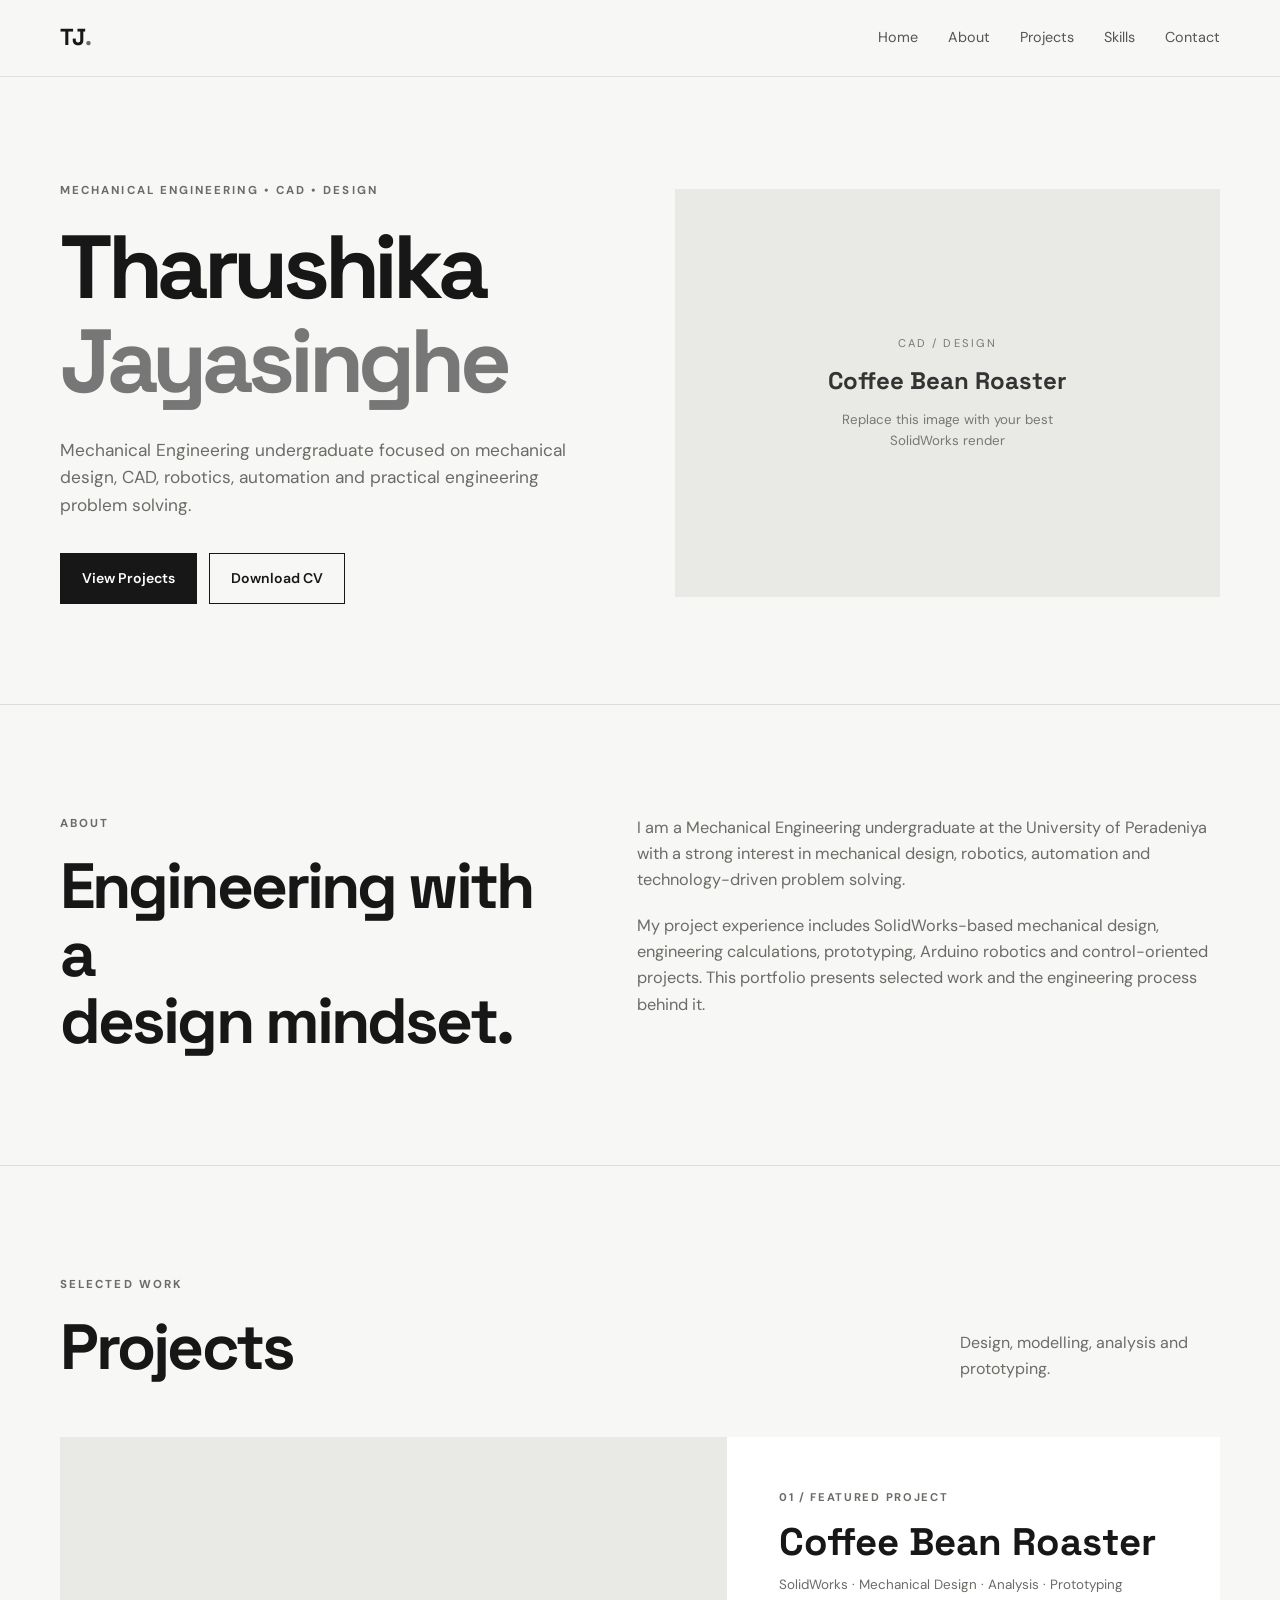
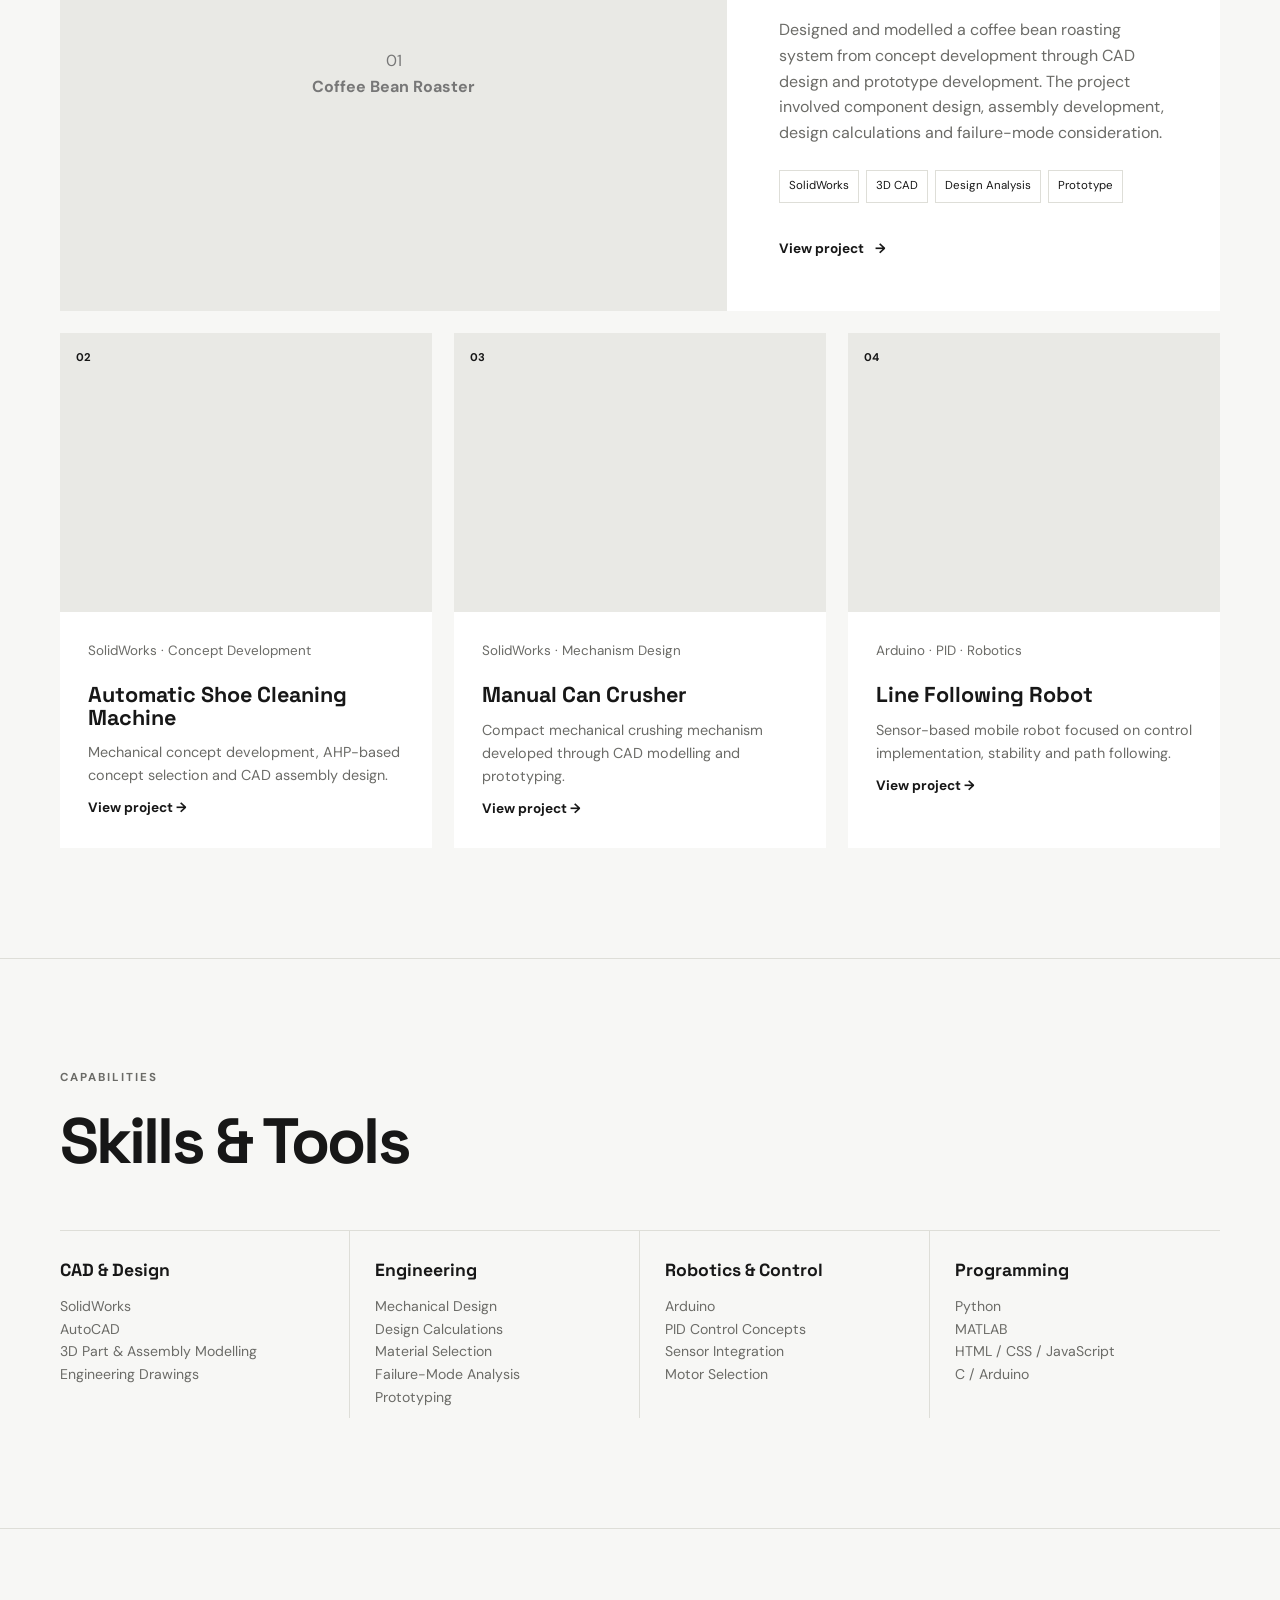
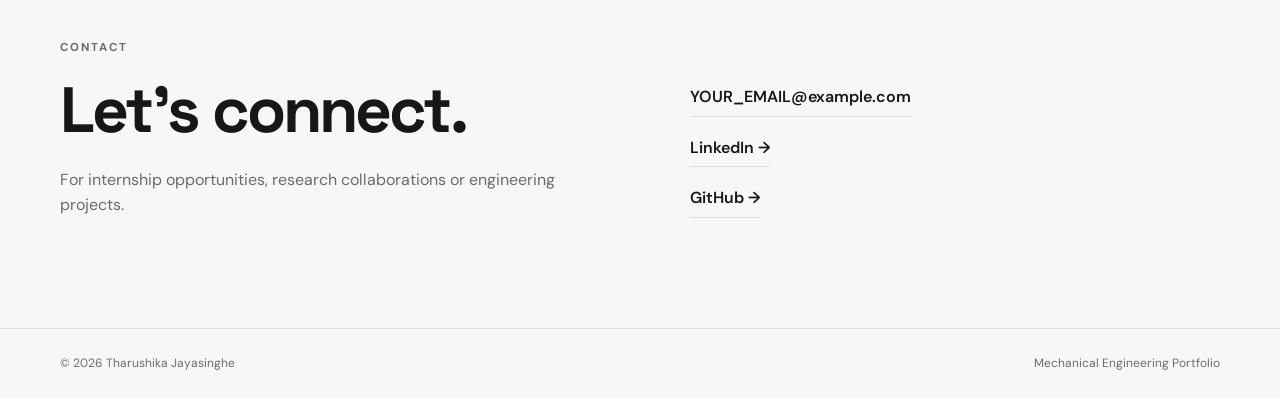
==== index.html @ 8c574820 "Add files via upload" ====
<!DOCTYPE html>
<html lang="en">
<head>
  <meta charset="UTF-8">
  <meta name="viewport" content="width=device-width, initial-scale=1.0">
  <meta name="description" content="Tharushika Jayasinghe — Mechanical Engineering portfolio featuring CAD, mechanical design, robotics and engineering projects.">
  <title>Tharushika Jayasinghe | Mechanical Engineering Portfolio</title>
  <link rel="stylesheet" href="style.css">
</head>
<body>
  <header class="site-header">
    <nav class="nav container">
      <a class="logo" href="#home">TJ<span>.</span></a>
      <button class="menu-toggle" aria-label="Open menu" aria-expanded="false">☰</button>
      <div class="nav-links">
        <a href="#home">Home</a>
        <a href="#about">About</a>
        <a href="#projects">Projects</a>
        <a href="#skills">Skills</a>
        <a href="#contact">Contact</a>
      </div>
    </nav>
  </header>

  <main>
    <section id="home" class="hero">
      <div class="container hero-grid">
        <div class="hero-copy">
          <p class="eyebrow">MECHANICAL ENGINEERING • CAD • DESIGN</p>
          <h1>Tharushika<br><span>Jayasinghe</span></h1>
          <p class="hero-text">
            Mechanical Engineering undergraduate focused on mechanical design,
            CAD, robotics, automation and practical engineering problem solving.
          </p>
          <div class="hero-actions">
            <a class="button primary" href="#projects">View Projects</a>
            <a class="button secondary" href="assets/Tharushika_Jayasinghe_CV.pdf" download>Download CV</a>
          </div>
        </div>
        <div class="hero-visual">
          <div class="visual-frame">
            <img src="assets/coffee-roaster-hero.jpg" alt="Coffee bean roaster CAD design" onerror="this.style.display='none'; this.parentElement.classList.add('placeholder')">
            <div class="visual-placeholder">
              <span>CAD / DESIGN</span>
              <strong>Coffee Bean Roaster</strong>
              <small>Replace this image with your best SolidWorks render</small>
            </div>
          </div>
        </div>
      </div>
    </section>

    <section id="about" class="section">
      <div class="container two-column">
        <div>
          <p class="eyebrow">ABOUT</p>
          <h2>Engineering with a<br>design mindset.</h2>
        </div>
        <div class="section-copy">
          <p>
            I am a Mechanical Engineering undergraduate at the University of
            Peradeniya with a strong interest in mechanical design, robotics,
            automation and technology-driven problem solving.
          </p>
          <p>
            My project experience includes SolidWorks-based mechanical design,
            engineering calculations, prototyping, Arduino robotics and
            control-oriented projects. This portfolio presents selected work
            and the engineering process behind it.
          </p>
        </div>
      </div>
    </section>

    <section id="projects" class="section projects-section">
      <div class="container">
        <div class="section-heading">
          <div>
            <p class="eyebrow">SELECTED WORK</p>
            <h2>Projects</h2>
          </div>
          <p>Design, modelling, analysis and prototyping.</p>
        </div>

        <article class="featured-project">
          <div class="project-image">
            <img src="assets/coffee-roaster.jpg" alt="Coffee bean roaster CAD assembly" onerror="this.style.display='none'; this.parentElement.classList.add('placeholder')">
            <div class="project-placeholder">
              <span>01</span>
              <strong>Coffee Bean Roaster</strong>
            </div>
          </div>
          <div class="project-info">
            <p class="project-number">01 / FEATURED PROJECT</p>
            <h3>Coffee Bean Roaster</h3>
            <p class="project-meta">SolidWorks · Mechanical Design · Analysis · Prototyping</p>
            <p>
              Designed and modelled a coffee bean roasting system from concept
              development through CAD design and prototype development. The
              project involved component design, assembly development, design
              calculations and failure-mode consideration.
            </p>
            <div class="tags">
              <span>SolidWorks</span><span>3D CAD</span><span>Design Analysis</span><span>Prototype</span>
            </div>
            <a class="text-link" href="projects/coffee-bean-roaster.html">View project <span>→</span></a>
          </div>
        </article>

        <div class="project-grid">
          <article class="project-card">
            <div class="card-image">
              <img src="assets/shoe-cleaner.jpg" alt="Automatic shoe cleaning machine CAD" onerror="this.style.display='none'; this.parentElement.classList.add('placeholder')">
              <span>02</span>
            </div>
            <div class="card-body">
              <p class="project-meta">SolidWorks · Concept Development</p>
              <h3>Automatic Shoe Cleaning Machine</h3>
              <p>Mechanical concept development, AHP-based concept selection and CAD assembly design.</p>
              <a class="text-link" href="projects/shoe-cleaning-machine.html">View project →</a>
            </div>
          </article>

          <article class="project-card">
            <div class="card-image">
              <img src="assets/can-crusher.jpg" alt="Manual can crusher CAD" onerror="this.style.display='none'; this.parentElement.classList.add('placeholder')">
              <span>03</span>
            </div>
            <div class="card-body">
              <p class="project-meta">SolidWorks · Mechanism Design</p>
              <h3>Manual Can Crusher</h3>
              <p>Compact mechanical crushing mechanism developed through CAD modelling and prototyping.</p>
              <a class="text-link" href="projects/can-crusher.html">View project →</a>
            </div>
          </article>

          <article class="project-card">
            <div class="card-image">
              <img src="assets/line-robot.jpg" alt="Line following robot" onerror="this.style.display='none'; this.parentElement.classList.add('placeholder')">
              <span>04</span>
            </div>
            <div class="card-body">
              <p class="project-meta">Arduino · PID · Robotics</p>
              <h3>Line Following Robot</h3>
              <p>Sensor-based mobile robot focused on control implementation, stability and path following.</p>
              <a class="text-link" href="projects/line-following-robot.html">View project →</a>
            </div>
          </article>
        </div>
      </div>
    </section>

    <section id="skills" class="section skills-section">
      <div class="container">
        <p class="eyebrow">CAPABILITIES</p>
        <h2>Skills & Tools</h2>
        <div class="skills-grid">
          <div><h3>CAD & Design</h3><p>SolidWorks<br>AutoCAD<br>3D Part & Assembly Modelling<br>Engineering Drawings</p></div>
          <div><h3>Engineering</h3><p>Mechanical Design<br>Design Calculations<br>Material Selection<br>Failure-Mode Analysis<br>Prototyping</p></div>
          <div><h3>Robotics & Control</h3><p>Arduino<br>PID Control Concepts<br>Sensor Integration<br>Motor Selection</p></div>
          <div><h3>Programming</h3><p>Python<br>MATLAB<br>HTML / CSS / JavaScript<br>C / Arduino</p></div>
        </div>
      </div>
    </section>

    <section id="contact" class="section contact-section">
      <div class="container contact-grid">
        <div>
          <p class="eyebrow">CONTACT</p>
          <h2>Let's connect.</h2>
          <p>For internship opportunities, research collaborations or engineering projects.</p>
        </div>
        <div class="contact-links">
          <a href="mailto:YOUR_EMAIL@example.com">YOUR_EMAIL@example.com</a>
          <a href="https://www.linkedin.com/" target="_blank" rel="noopener">LinkedIn →</a>
          <a href="https://github.com/" target="_blank" rel="noopener">GitHub →</a>
        </div>
      </div>
    </section>
  </main>

  <footer>
    <div class="container footer-inner">
      <span>© 2026 Tharushika Jayasinghe</span>
      <span>Mechanical Engineering Portfolio</span>
    </div>
  </footer>

  <script src="script.js"></script>
</body>
</html>
---- style.css ----
@import url('https://fonts.googleapis.com/css2?family=DM+Sans:wght@400;500;600;700&family=Space+Grotesk:wght@500;600;700&display=swap');

:root {
  --bg: #f7f7f5;
  --surface: #ffffff;
  --text: #171717;
  --muted: #6b6b67;
  --line: #deded8;
  --accent: #1d1d1b;
  --max: 1160px;
}

* { box-sizing: border-box; margin: 0; padding: 0; }
html { scroll-behavior: smooth; }
body {
  background: var(--bg);
  color: var(--text);
  font-family: "DM Sans", sans-serif;
  line-height: 1.6;
}
a { color: inherit; text-decoration: none; }
img { max-width: 100%; display: block; }

.container { width: min(var(--max), calc(100% - 48px)); margin: auto; }

.site-header {
  position: sticky; top: 0; z-index: 20;
  background: rgba(247,247,245,.9);
  backdrop-filter: blur(12px);
  border-bottom: 1px solid rgba(222,222,216,.8);
}
.nav { height: 76px; display: flex; align-items: center; justify-content: space-between; }
.logo { font-family: "Space Grotesk"; font-size: 1.45rem; font-weight: 700; }
.logo span { color: var(--muted); }
.nav-links { display: flex; gap: 30px; font-size: .9rem; }
.nav-links a { color: #555; transition: color .2s; }
.nav-links a:hover { color: #000; }
.menu-toggle { display: none; border: 0; background: none; font-size: 1.5rem; }

.hero { padding: 105px 0 100px; border-bottom: 1px solid var(--line); }
.hero-grid { display: grid; grid-template-columns: 1fr 1fr; gap: 70px; align-items: center; }
.eyebrow { font-size: .72rem; letter-spacing: .18em; font-weight: 700; color: var(--muted); margin-bottom: 20px; }
h1, h2, h3 { font-family: "Space Grotesk", sans-serif; line-height: 1.05; }
h1 { font-size: clamp(3.3rem, 7vw, 6.5rem); letter-spacing: -.06em; }
h1 span { color: #777; }
.hero-text { max-width: 560px; margin: 28px 0 34px; color: var(--muted); font-size: 1.08rem; }
.hero-actions { display: flex; gap: 12px; flex-wrap: wrap; }
.button { display: inline-flex; padding: 13px 21px; border: 1px solid var(--text); font-weight: 600; font-size: .88rem; transition: .2s; }
.button.primary { background: var(--text); color: white; }
.button.secondary:hover { background: var(--text); color: white; }

.visual-frame, .project-image { position: relative; background: #e9e9e5; overflow: hidden; }
.visual-frame { aspect-ratio: 4 / 3; }
.visual-frame img, .project-image img { width: 100%; height: 100%; object-fit: cover; }
.visual-placeholder, .project-placeholder {
  position: absolute; inset: 0; display: flex; flex-direction: column; align-items: center; justify-content: center; text-align: center;
  padding: 20px; color: #777;
}
.visual-placeholder span { font-size: .7rem; letter-spacing: .18em; margin-bottom: 10px; }
.visual-placeholder strong { font-family: "Space Grotesk"; font-size: 1.5rem; color: #333; }
.visual-placeholder small { margin-top: 8px; max-width: 260px; }

.section { padding: 110px 0; border-bottom: 1px solid var(--line); }
.two-column { display: grid; grid-template-columns: .9fr 1.1fr; gap: 100px; }
h2 { font-size: clamp(2.4rem, 5vw, 4.5rem); letter-spacing: -.045em; }
.section-copy { color: var(--muted); font-size: 1.02rem; max-width: 650px; }
.section-copy p + p { margin-top: 20px; }

.section-heading { display: flex; align-items: end; justify-content: space-between; margin-bottom: 55px; gap: 30px; }
.section-heading > p { color: var(--muted); max-width: 260px; }

.featured-project { display: grid; grid-template-columns: 1.15fr .85fr; background: var(--surface); }
.project-image { min-height: 460px; }
.project-image > span { position: absolute; top: 20px; left: 20px; font-size: .75rem; font-weight: 700; }
.project-info { padding: 52px; display: flex; flex-direction: column; justify-content: center; }
.project-number { font-size: .7rem; letter-spacing: .15em; color: var(--muted); font-weight: 700; margin-bottom: 15px; }
.project-info h3 { font-size: 2.4rem; margin-bottom: 12px; }
.project-meta { color: var(--muted); font-size: .84rem; margin-bottom: 22px; }
.project-info > p:not(.project-number):not(.project-meta) { color: var(--muted); }
.tags { display: flex; flex-wrap: wrap; gap: 7px; margin: 25px 0; }
.tags span { border: 1px solid var(--line); padding: 6px 9px; font-size: .72rem; }
.text-link { display: inline-block; font-weight: 700; font-size: .85rem; margin-top: 10px; }
.text-link span { margin-left: 8px; }

.project-grid { display: grid; grid-template-columns: repeat(3, 1fr); gap: 22px; margin-top: 22px; }
.project-card { background: var(--surface); }
.card-image { aspect-ratio: 4 / 3; background: #e9e9e5; position: relative; overflow: hidden; }
.card-image img { width: 100%; height: 100%; object-fit: cover; }
.card-image > span { position: absolute; top: 16px; left: 16px; font-size: .7rem; font-weight: 700; }
.card-body { padding: 28px; }
.card-body h3 { font-size: 1.35rem; margin-bottom: 12px; }
.card-body p:not(.project-meta) { color: var(--muted); font-size: .9rem; }

.skills-section h2 { margin-bottom: 55px; }
.skills-grid { display: grid; grid-template-columns: repeat(4, 1fr); border-top: 1px solid var(--line); }
.skills-grid > div { padding: 30px 25px 10px 0; border-right: 1px solid var(--line); }
.skills-grid > div:not(:first-child) { padding-left: 25px; }
.skills-grid > div:last-child { border-right: 0; }
.skills-grid h3 { font-size: 1.1rem; margin-bottom: 16px; }
.skills-grid p { color: var(--muted); font-size: .88rem; }

.contact-grid { display: grid; grid-template-columns: 1fr 1fr; gap: 100px; }
.contact-grid > div:first-child p:last-child { color: var(--muted); margin-top: 22px; }
.contact-links { display: flex; flex-direction: column; justify-content: end; align-items: flex-start; gap: 18px; }
.contact-links a { border-bottom: 1px solid var(--line); padding-bottom: 6px; font-weight: 600; }
.contact-links a:hover { border-color: var(--text); }

footer { padding: 25px 0; font-size: .75rem; color: var(--muted); }
.footer-inner { display: flex; justify-content: space-between; gap: 20px; }

@media (max-width: 850px) {
  .nav-links { display: none; position: absolute; top: 76px; left: 0; right: 0; background: var(--bg); padding: 20px 24px; border-bottom: 1px solid var(--line); flex-direction: column; gap: 15px; }
  .nav-links.open { display: flex; }
  .menu-toggle { display: block; }
  .hero-grid, .two-column, .featured-project, .contact-grid { grid-template-columns: 1fr; }
  .hero-grid { gap: 45px; }
  .two-column, .contact-grid { gap: 45px; }
  .project-grid { grid-template-columns: 1fr 1fr; }
  .skills-grid { grid-template-columns: 1fr 1fr; }
  .skills-grid > div { border-bottom: 1px solid var(--line); }
  .skills-grid > div:nth-child(3) { padding-left: 0; border-right: 1px solid var(--line); }
  .skills-grid > div:nth-child(2) { border-right: 0; }
  .project-image { min-height: 330px; }
}

@media (max-width: 560px) {
  .container { width: min(var(--max), calc(100% - 32px)); }
  .hero { padding: 70px 0; }
  .section { padding: 75px 0; }
  .section-heading { align-items: start; flex-direction: column; }
  .project-grid, .skills-grid { grid-template-columns: 1fr; }
  .skills-grid > div, .skills-grid > div:not(:first-child) { padding-left: 0; padding-right: 0; border-right: 0; }
  .project-info { padding: 30px; }
  .footer-inner { flex-direction: column; }
}
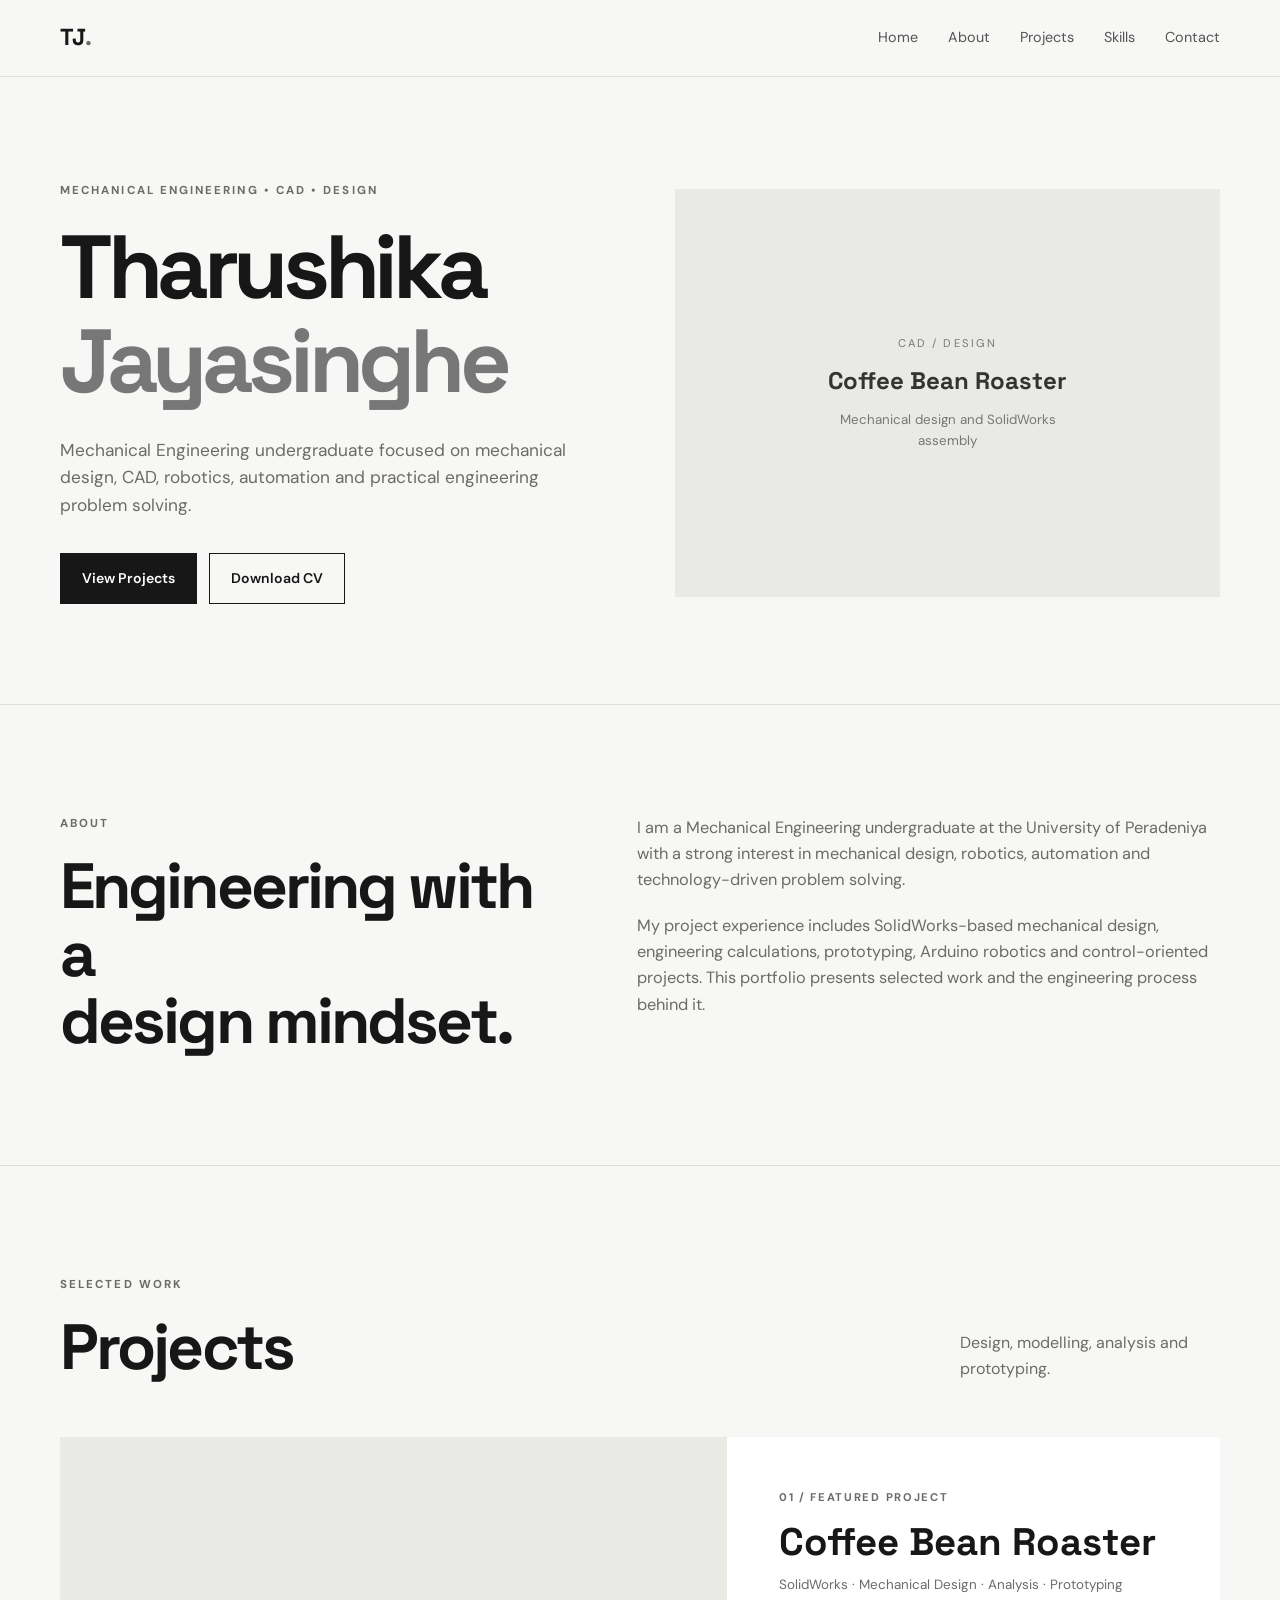
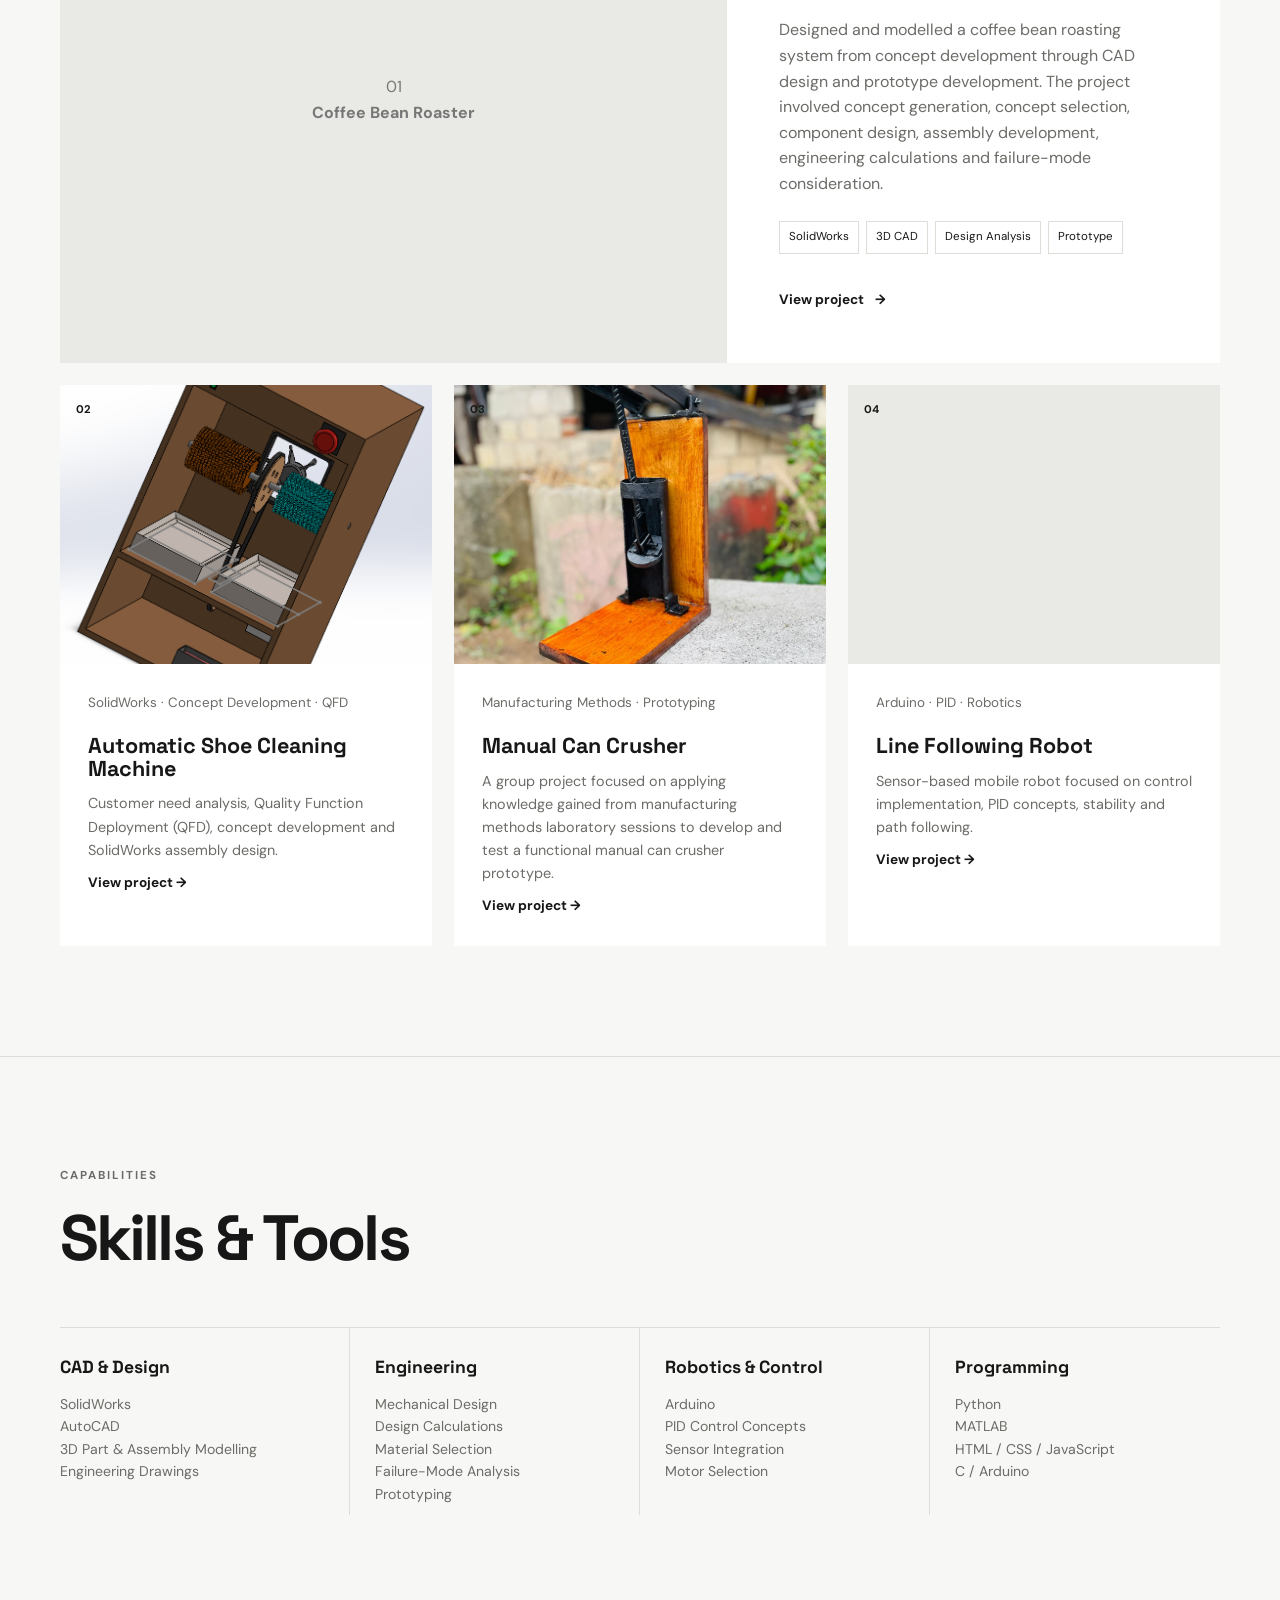
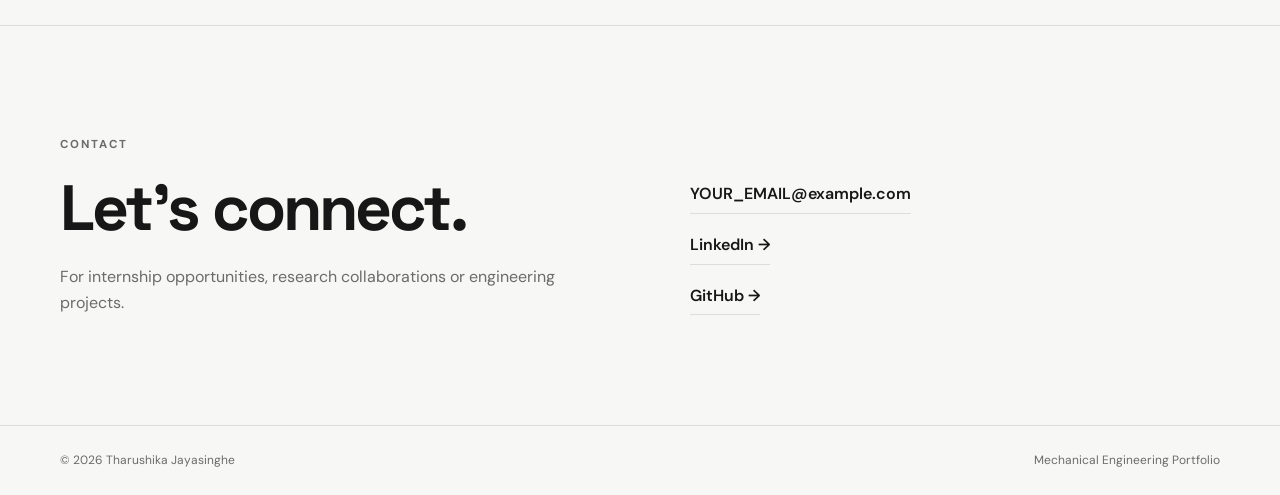
==== commit bd256332: "Update index.html" ====
--- a/index.html
+++ b/index.html
@@ -3,189 +3,543 @@
 <head>
   <meta charset="UTF-8">
   <meta name="viewport" content="width=device-width, initial-scale=1.0">
+
   <meta name="description" content="Tharushika Jayasinghe — Mechanical Engineering portfolio featuring CAD, mechanical design, robotics and engineering projects.">
+
   <title>Tharushika Jayasinghe | Mechanical Engineering Portfolio</title>
+
   <link rel="stylesheet" href="style.css">
 </head>
+
 <body>
+
+  <!-- Navigation -->
   <header class="site-header">
-    <nav class="nav container">
-      <a class="logo" href="#home">TJ<span>.</span></a>
-      <button class="menu-toggle" aria-label="Open menu" aria-expanded="false">☰</button>
-      <div class="nav-links">
+    <nav class="nav container" aria-label="Main Navigation">
+
+      <a class="logo" href="#home">
+        TJ<span>.</span>
+      </a>
+
+      <button
+        class="menu-toggle"
+        aria-label="Open menu"
+        aria-expanded="false"
+        aria-controls="primary-navigation">
+        ☰
+      </button>
+
+      <div class="nav-links" id="primary-navigation">
         <a href="#home">Home</a>
         <a href="#about">About</a>
         <a href="#projects">Projects</a>
         <a href="#skills">Skills</a>
         <a href="#contact">Contact</a>
       </div>
+
     </nav>
   </header>
 
   <main>
+
+    <!-- Hero Section -->
     <section id="home" class="hero">
+
       <div class="container hero-grid">
+
         <div class="hero-copy">
-          <p class="eyebrow">MECHANICAL ENGINEERING • CAD • DESIGN</p>
-          <h1>Tharushika<br><span>Jayasinghe</span></h1>
+
+          <p class="eyebrow">
+            MECHANICAL ENGINEERING • CAD • DESIGN
+          </p>
+
+          <h1>
+            Tharushika<br>
+            <span>Jayasinghe</span>
+          </h1>
+
           <p class="hero-text">
             Mechanical Engineering undergraduate focused on mechanical design,
             CAD, robotics, automation and practical engineering problem solving.
           </p>
+
           <div class="hero-actions">
-            <a class="button primary" href="#projects">View Projects</a>
-            <a class="button secondary" href="assets/Tharushika_Jayasinghe_CV.pdf" download>Download CV</a>
-          </div>
-        </div>
+
+            <a class="button primary" href="#projects">
+              View Projects
+            </a>
+
+            <a
+              class="button secondary"
+              href="assets/Tharushika_Jayasinghe_CV.pdf"
+              download>
+              Download CV
+            </a>
+
+          </div>
+
+        </div>
+
+        <!-- Hero Image -->
         <div class="hero-visual">
+
           <div class="visual-frame">
-            <img src="assets/coffee-roaster-hero.jpg" alt="Coffee bean roaster CAD design" onerror="this.style.display='none'; this.parentElement.classList.add('placeholder')">
+
+            <img
+              src="assets/projects/coffee-roaster/assembly-03.jpg"
+              alt="Coffee bean roaster CAD assembly"
+              onerror="this.style.display='none'; this.parentElement.classList.add('placeholder')">
+
             <div class="visual-placeholder">
+
               <span>CAD / DESIGN</span>
-              <strong>Coffee Bean Roaster</strong>
-              <small>Replace this image with your best SolidWorks render</small>
-            </div>
-          </div>
-        </div>
+
+              <strong>
+                Coffee Bean Roaster
+              </strong>
+
+              <small>
+                Mechanical design and SolidWorks assembly
+              </small>
+
+            </div>
+
+          </div>
+
+        </div>
+
       </div>
+
     </section>
 
+    <!-- About Section -->
     <section id="about" class="section">
+
       <div class="container two-column">
+
         <div>
-          <p class="eyebrow">ABOUT</p>
-          <h2>Engineering with a<br>design mindset.</h2>
-        </div>
+
+          <p class="eyebrow">
+            ABOUT
+          </p>
+
+          <h2>
+            Engineering with a<br>
+            design mindset.
+          </h2>
+
+        </div>
+
         <div class="section-copy">
+
           <p>
             I am a Mechanical Engineering undergraduate at the University of
             Peradeniya with a strong interest in mechanical design, robotics,
             automation and technology-driven problem solving.
           </p>
+
           <p>
             My project experience includes SolidWorks-based mechanical design,
             engineering calculations, prototyping, Arduino robotics and
             control-oriented projects. This portfolio presents selected work
             and the engineering process behind it.
           </p>
-        </div>
+
+        </div>
+
       </div>
+
     </section>
 
+    <!-- Projects Section -->
     <section id="projects" class="section projects-section">
+
       <div class="container">
+
         <div class="section-heading">
+
           <div>
-            <p class="eyebrow">SELECTED WORK</p>
-            <h2>Projects</h2>
-          </div>
-          <p>Design, modelling, analysis and prototyping.</p>
-        </div>
-
+
+            <p class="eyebrow">
+              SELECTED WORK
+            </p>
+
+            <h2>
+              Projects
+            </h2>
+
+          </div>
+
+          <p>
+            Design, modelling, analysis and prototyping.
+          </p>
+
+        </div>
+
+        <!-- Featured Project: Coffee Bean Roaster -->
         <article class="featured-project">
+
           <div class="project-image">
-            <img src="assets/coffee-roaster.jpg" alt="Coffee bean roaster CAD assembly" onerror="this.style.display='none'; this.parentElement.classList.add('placeholder')">
+
+            <img
+              src="assets/projects/coffee-roaster/assembly-03.jpg"
+              alt="Coffee bean roaster CAD assembly"
+              onerror="this.style.display='none'; this.parentElement.classList.add('placeholder')">
+
             <div class="project-placeholder">
-              <span>01</span>
-              <strong>Coffee Bean Roaster</strong>
-            </div>
-          </div>
+
+              <span>
+                01
+              </span>
+
+              <strong>
+                Coffee Bean Roaster
+              </strong>
+
+            </div>
+
+          </div>
+
           <div class="project-info">
-            <p class="project-number">01 / FEATURED PROJECT</p>
-            <h3>Coffee Bean Roaster</h3>
-            <p class="project-meta">SolidWorks · Mechanical Design · Analysis · Prototyping</p>
+
+            <p class="project-number">
+              01 / FEATURED PROJECT
+            </p>
+
+            <h3>
+              Coffee Bean Roaster
+            </h3>
+
+            <p class="project-meta">
+              SolidWorks · Mechanical Design · Analysis · Prototyping
+            </p>
+
             <p>
               Designed and modelled a coffee bean roasting system from concept
-              development through CAD design and prototype development. The
-              project involved component design, assembly development, design
-              calculations and failure-mode consideration.
-            </p>
+              development through CAD design and prototype development.
+              The project involved concept generation, concept selection,
+              component design, assembly development, engineering calculations
+              and failure-mode consideration.
+            </p>
+
             <div class="tags">
-              <span>SolidWorks</span><span>3D CAD</span><span>Design Analysis</span><span>Prototype</span>
-            </div>
-            <a class="text-link" href="projects/coffee-bean-roaster.html">View project <span>→</span></a>
-          </div>
+
+              <span>SolidWorks</span>
+              <span>3D CAD</span>
+              <span>Design Analysis</span>
+              <span>Prototype</span>
+
+            </div>
+
+            <a
+              class="text-link"
+              href="projects/coffee-bean-roaster.html">
+
+              View project <span>→</span>
+
+            </a>
+
+          </div>
+
         </article>
 
+        <!-- Other Projects Grid -->
         <div class="project-grid">
+
+          <!-- Automatic Shoe Cleaning Machine -->
           <article class="project-card">
+
             <div class="card-image">
-              <img src="assets/shoe-cleaner.jpg" alt="Automatic shoe cleaning machine CAD" onerror="this.style.display='none'; this.parentElement.classList.add('placeholder')">
-              <span>02</span>
-            </div>
+
+              <img
+                src="assets/projects/shoe-cleaner/Assembly1.png"
+                alt="Automatic shoe cleaning machine CAD assembly"
+                onerror="this.style.display='none'; this.parentElement.classList.add('placeholder')">
+
+              <span>
+                02
+              </span>
+
+            </div>
+
             <div class="card-body">
-              <p class="project-meta">SolidWorks · Concept Development</p>
-              <h3>Automatic Shoe Cleaning Machine</h3>
-              <p>Mechanical concept development, AHP-based concept selection and CAD assembly design.</p>
-              <a class="text-link" href="projects/shoe-cleaning-machine.html">View project →</a>
-            </div>
+
+              <p class="project-meta">
+                SolidWorks · Concept Development · QFD
+              </p>
+
+              <h3>
+                Automatic Shoe Cleaning Machine
+              </h3>
+
+              <p>
+                Customer need analysis, Quality Function Deployment (QFD),
+                concept development and SolidWorks assembly design.
+              </p>
+
+              <a
+                class="text-link"
+                href="projects/shoe-cleaning-machine.html">
+
+                View project →
+
+              </a>
+
+            </div>
+
           </article>
 
+          <!-- Manual Can Crusher -->
           <article class="project-card">
+
             <div class="card-image">
-              <img src="assets/can-crusher.jpg" alt="Manual can crusher CAD" onerror="this.style.display='none'; this.parentElement.classList.add('placeholder')">
-              <span>03</span>
-            </div>
+
+              <img
+                src="assets/projects/can-crusher/prototype-01.jpeg"
+                alt="Manual can crusher prototype"
+                onerror="this.style.display='none'; this.parentElement.classList.add('placeholder')">
+
+              <span>
+                03
+              </span>
+
+            </div>
+
             <div class="card-body">
-              <p class="project-meta">SolidWorks · Mechanism Design</p>
-              <h3>Manual Can Crusher</h3>
-              <p>Compact mechanical crushing mechanism developed through CAD modelling and prototyping.</p>
-              <a class="text-link" href="projects/can-crusher.html">View project →</a>
-            </div>
+
+              <p class="project-meta">
+                Manufacturing Methods · Prototyping
+              </p>
+
+              <h3>
+                Manual Can Crusher
+              </h3>
+
+              <p>
+                A group project focused on applying knowledge gained from
+                manufacturing methods laboratory sessions to develop and test
+                a functional manual can crusher prototype.
+              </p>
+
+              <a
+                class="text-link"
+                href="projects/can-crusher.html">
+
+                View project →
+
+              </a>
+
+            </div>
+
           </article>
 
+          <!-- Line Following Robot -->
           <article class="project-card">
+
             <div class="card-image">
-              <img src="assets/line-robot.jpg" alt="Line following robot" onerror="this.style.display='none'; this.parentElement.classList.add('placeholder')">
-              <span>04</span>
-            </div>
+
+              <img
+                src="assets/line-robot.jpg"
+                alt="Line following robot"
+                onerror="this.style.display='none'; this.parentElement.classList.add('placeholder')">
+
+              <span>
+                04
+              </span>
+
+            </div>
+
             <div class="card-body">
-              <p class="project-meta">Arduino · PID · Robotics</p>
-              <h3>Line Following Robot</h3>
-              <p>Sensor-based mobile robot focused on control implementation, stability and path following.</p>
-              <a class="text-link" href="projects/line-following-robot.html">View project →</a>
-            </div>
+
+              <p class="project-meta">
+                Arduino · PID · Robotics
+              </p>
+
+              <h3>
+                Line Following Robot
+              </h3>
+
+              <p>
+                Sensor-based mobile robot focused on control implementation,
+                PID concepts, stability and path following.
+              </p>
+
+              <a
+                class="text-link"
+                href="projects/line-following-robot.html">
+
+                View project →
+
+              </a>
+
+            </div>
+
           </article>
-        </div>
+
+        </div>
+
       </div>
+
     </section>
 
+    <!-- Skills Section -->
     <section id="skills" class="section skills-section">
+
       <div class="container">
-        <p class="eyebrow">CAPABILITIES</p>
-        <h2>Skills & Tools</h2>
+
+        <p class="eyebrow">
+          CAPABILITIES
+        </p>
+
+        <h2>
+          Skills &amp; Tools
+        </h2>
+
         <div class="skills-grid">
-          <div><h3>CAD & Design</h3><p>SolidWorks<br>AutoCAD<br>3D Part & Assembly Modelling<br>Engineering Drawings</p></div>
-          <div><h3>Engineering</h3><p>Mechanical Design<br>Design Calculations<br>Material Selection<br>Failure-Mode Analysis<br>Prototyping</p></div>
-          <div><h3>Robotics & Control</h3><p>Arduino<br>PID Control Concepts<br>Sensor Integration<br>Motor Selection</p></div>
-          <div><h3>Programming</h3><p>Python<br>MATLAB<br>HTML / CSS / JavaScript<br>C / Arduino</p></div>
-        </div>
+
+          <!-- CAD and Design -->
+          <div>
+
+            <h3>
+              CAD &amp; Design
+            </h3>
+
+            <p>
+              SolidWorks<br>
+              AutoCAD<br>
+              3D Part &amp; Assembly Modelling<br>
+              Engineering Drawings
+            </p>
+
+          </div>
+
+          <!-- Engineering -->
+          <div>
+
+            <h3>
+              Engineering
+            </h3>
+
+            <p>
+              Mechanical Design<br>
+              Design Calculations<br>
+              Material Selection<br>
+              Failure-Mode Analysis<br>
+              Prototyping
+            </p>
+
+          </div>
+
+          <!-- Robotics and Control -->
+          <div>
+
+            <h3>
+              Robotics &amp; Control
+            </h3>
+
+            <p>
+              Arduino<br>
+              PID Control Concepts<br>
+              Sensor Integration<br>
+              Motor Selection
+            </p>
+
+          </div>
+
+          <!-- Programming -->
+          <div>
+
+            <h3>
+              Programming
+            </h3>
+
+            <p>
+              Python<br>
+              MATLAB<br>
+              HTML / CSS / JavaScript<br>
+              C / Arduino
+            </p>
+
+          </div>
+
+        </div>
+
       </div>
+
     </section>
 
+    <!-- Contact Section -->
     <section id="contact" class="section contact-section">
+
       <div class="container contact-grid">
+
         <div>
-          <p class="eyebrow">CONTACT</p>
-          <h2>Let's connect.</h2>
-          <p>For internship opportunities, research collaborations or engineering projects.</p>
-        </div>
+
+          <p class="eyebrow">
+            CONTACT
+          </p>
+
+          <h2>
+            Let's connect.
+          </h2>
+
+          <p>
+            For internship opportunities, research collaborations or
+            engineering projects.
+          </p>
+
+        </div>
+
         <div class="contact-links">
-          <a href="mailto:YOUR_EMAIL@example.com">YOUR_EMAIL@example.com</a>
-          <a href="https://www.linkedin.com/" target="_blank" rel="noopener">LinkedIn →</a>
-          <a href="https://github.com/" target="_blank" rel="noopener">GitHub →</a>
-        </div>
+
+          <a href="mailto:YOUR_EMAIL@example.com">
+            YOUR_EMAIL@example.com
+          </a>
+
+          <a
+            href="https://www.linkedin.com/"
+            target="_blank"
+            rel="noopener">
+
+            LinkedIn →
+
+          </a>
+
+          <a
+            href="https://github.com/tharujayasinghe163"
+            target="_blank"
+            rel="noopener">
+
+            GitHub →
+
+          </a>
+
+        </div>
+
       </div>
+
     </section>
+
   </main>
 
+  <!-- Footer -->
   <footer>
+
     <div class="container footer-inner">
-      <span>© 2026 Tharushika Jayasinghe</span>
-      <span>Mechanical Engineering Portfolio</span>
+
+      <span>
+        © 2026 Tharushika Jayasinghe
+      </span>
+
+      <span>
+        Mechanical Engineering Portfolio
+      </span>
+
     </div>
+
   </footer>
 
   <script src="script.js"></script>
+
 </body>
 </html>
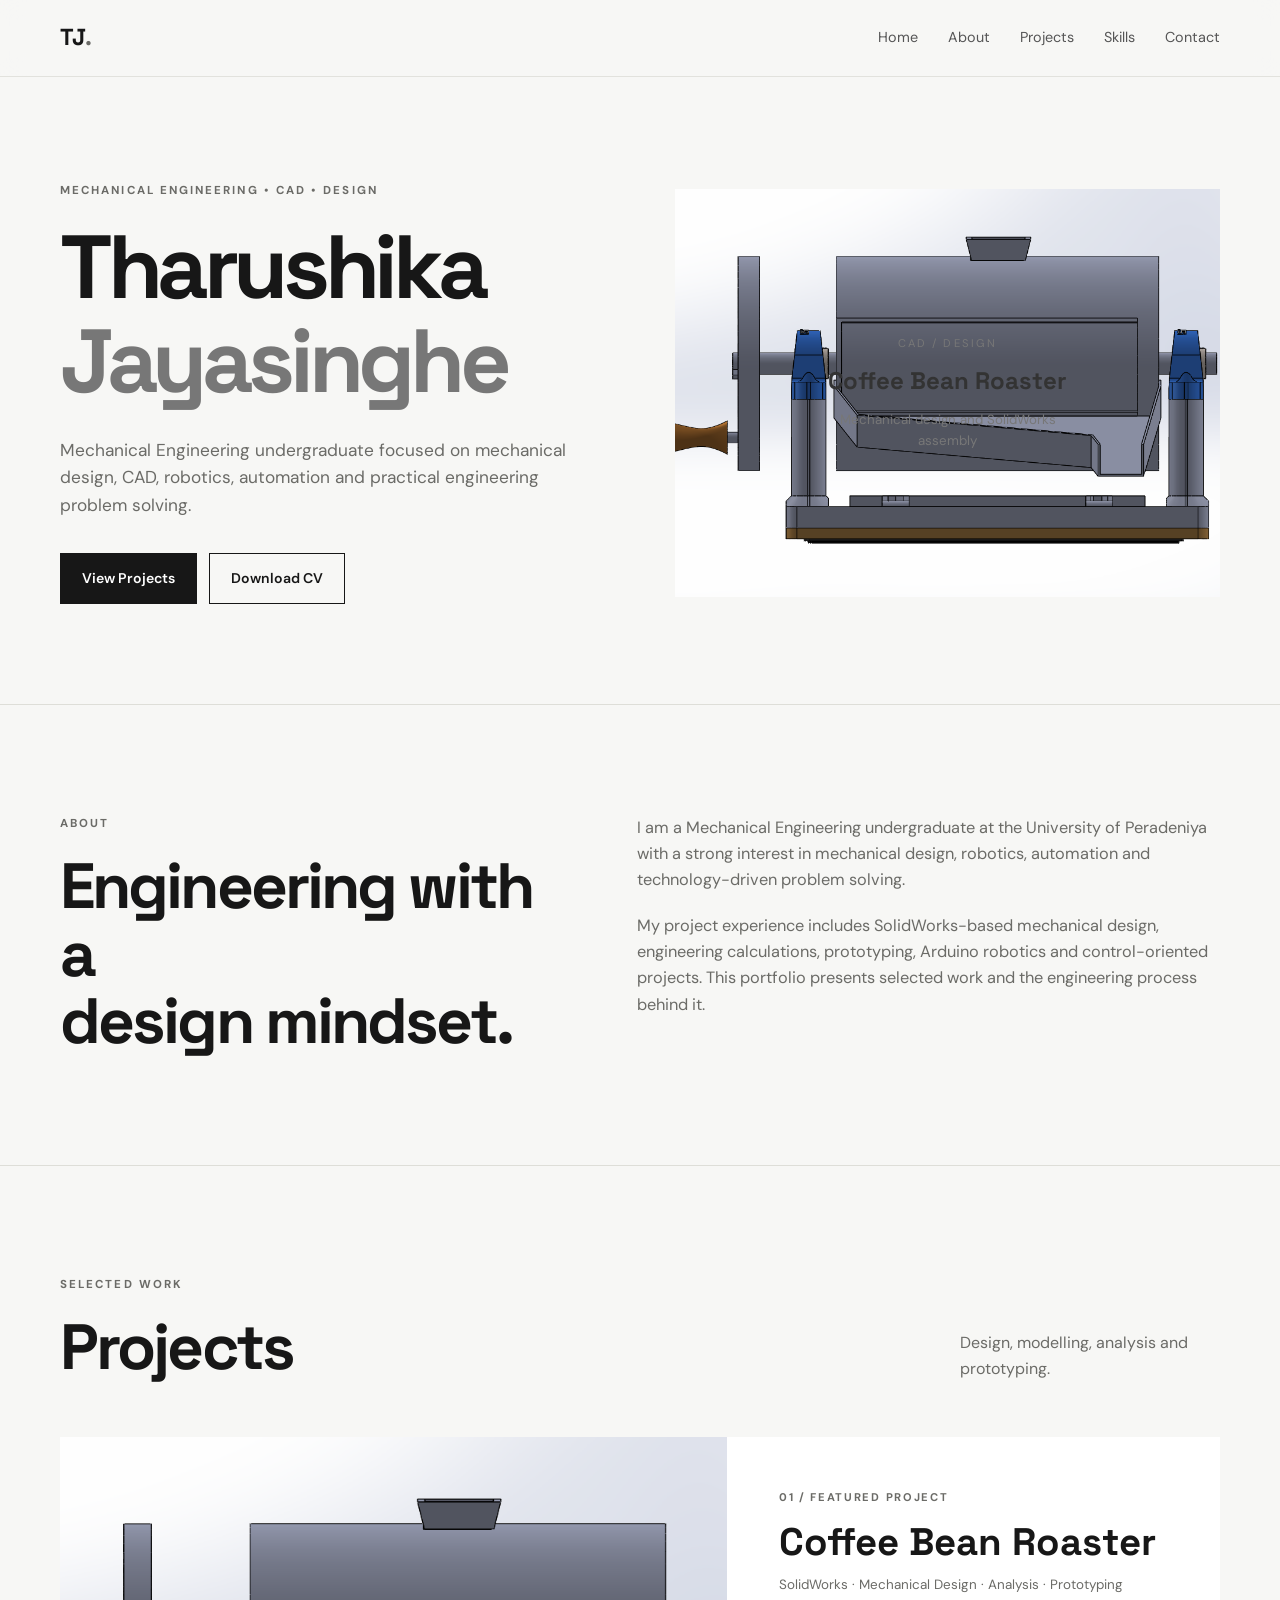
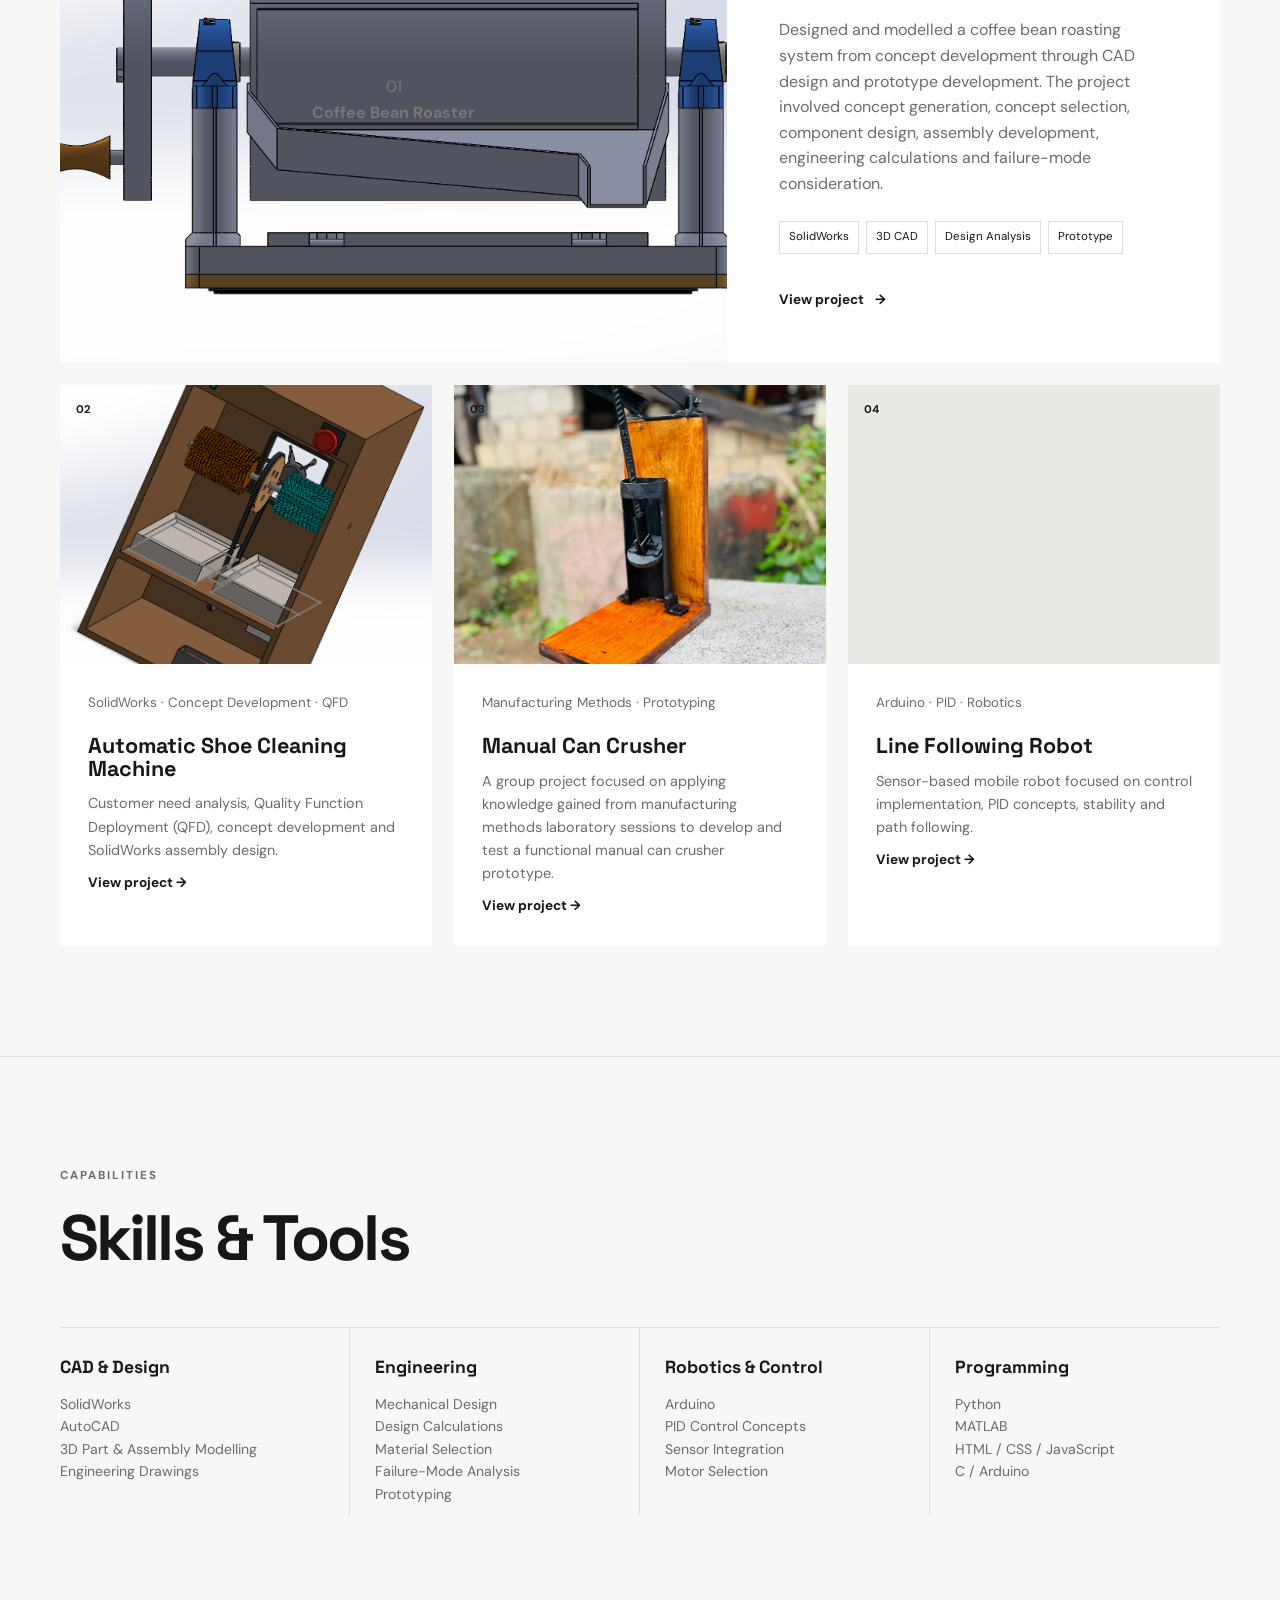
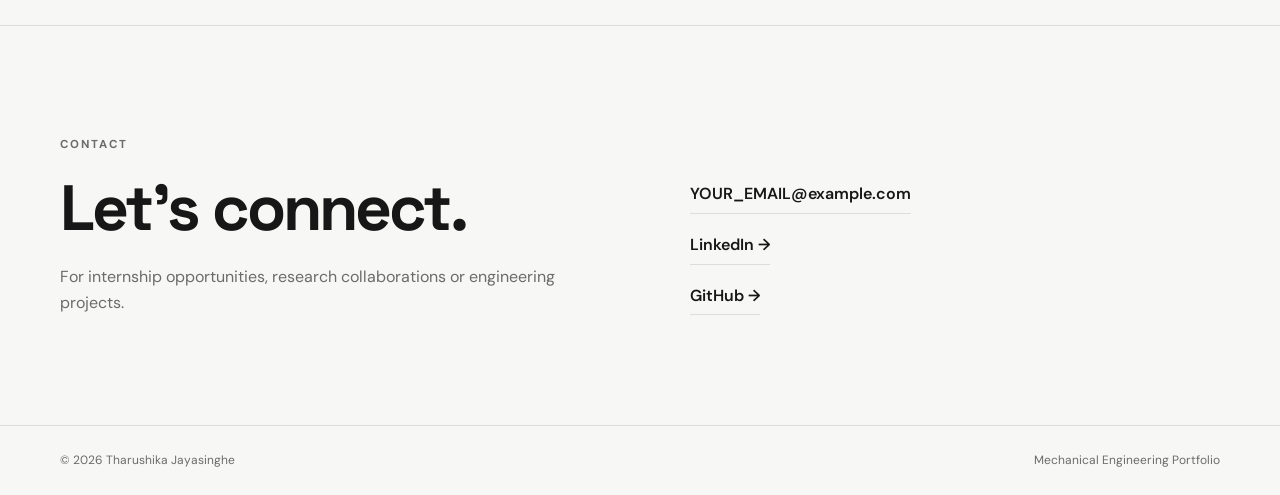
==== commit 399d07eb: "Update index.html" ====
--- a/index.html
+++ b/index.html
@@ -86,7 +86,7 @@
           <div class="visual-frame">
 
             <img
-              src="assets/projects/coffee-roaster/assembly-03.jpg"
+              src="assets/projects/coffee-roaster/Assembly 3.png"
               alt="Coffee bean roaster CAD assembly"
               onerror="this.style.display='none'; this.parentElement.classList.add('placeholder')">
 
@@ -182,7 +182,7 @@
           <div class="project-image">
 
             <img
-              src="assets/projects/coffee-roaster/assembly-03.jpg"
+              src="assets/projects/coffee-roaster/Assembly 3.png"
               alt="Coffee bean roaster CAD assembly"
               onerror="this.style.display='none'; this.parentElement.classList.add('placeholder')">
 
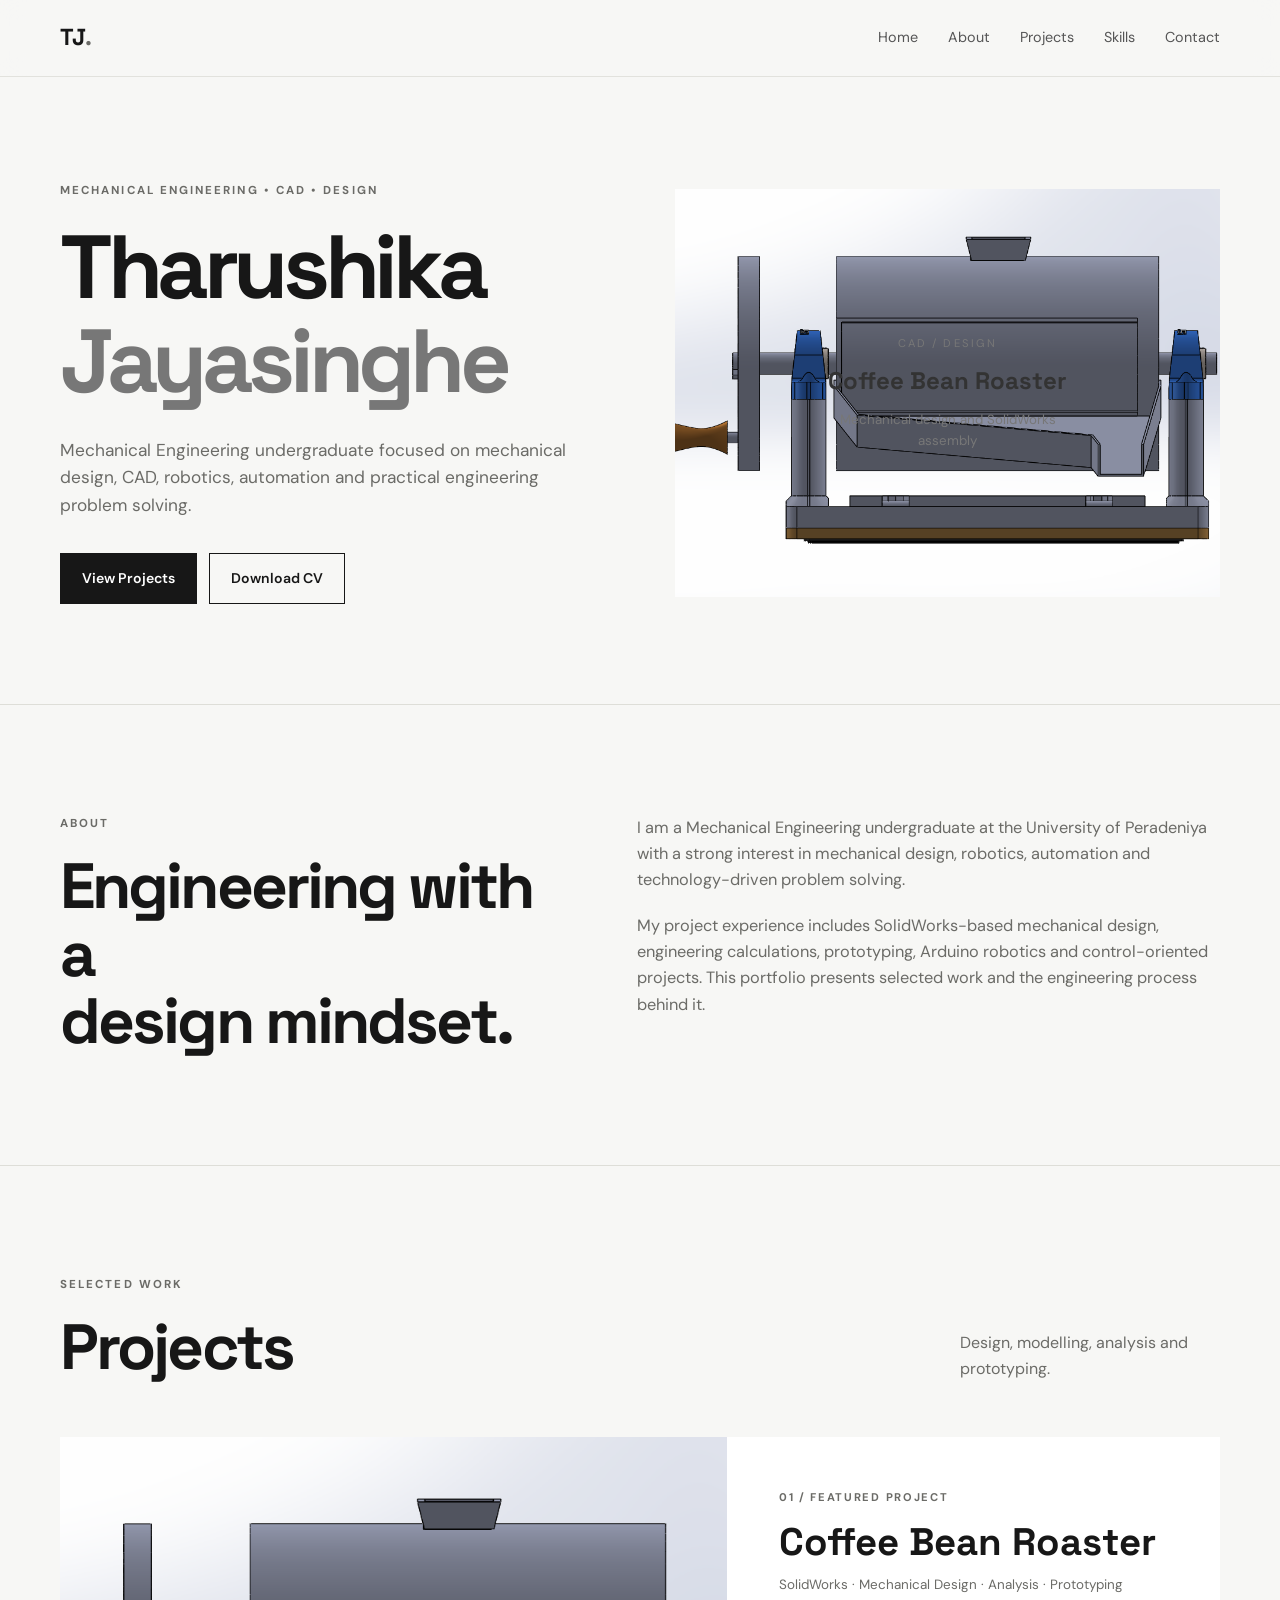
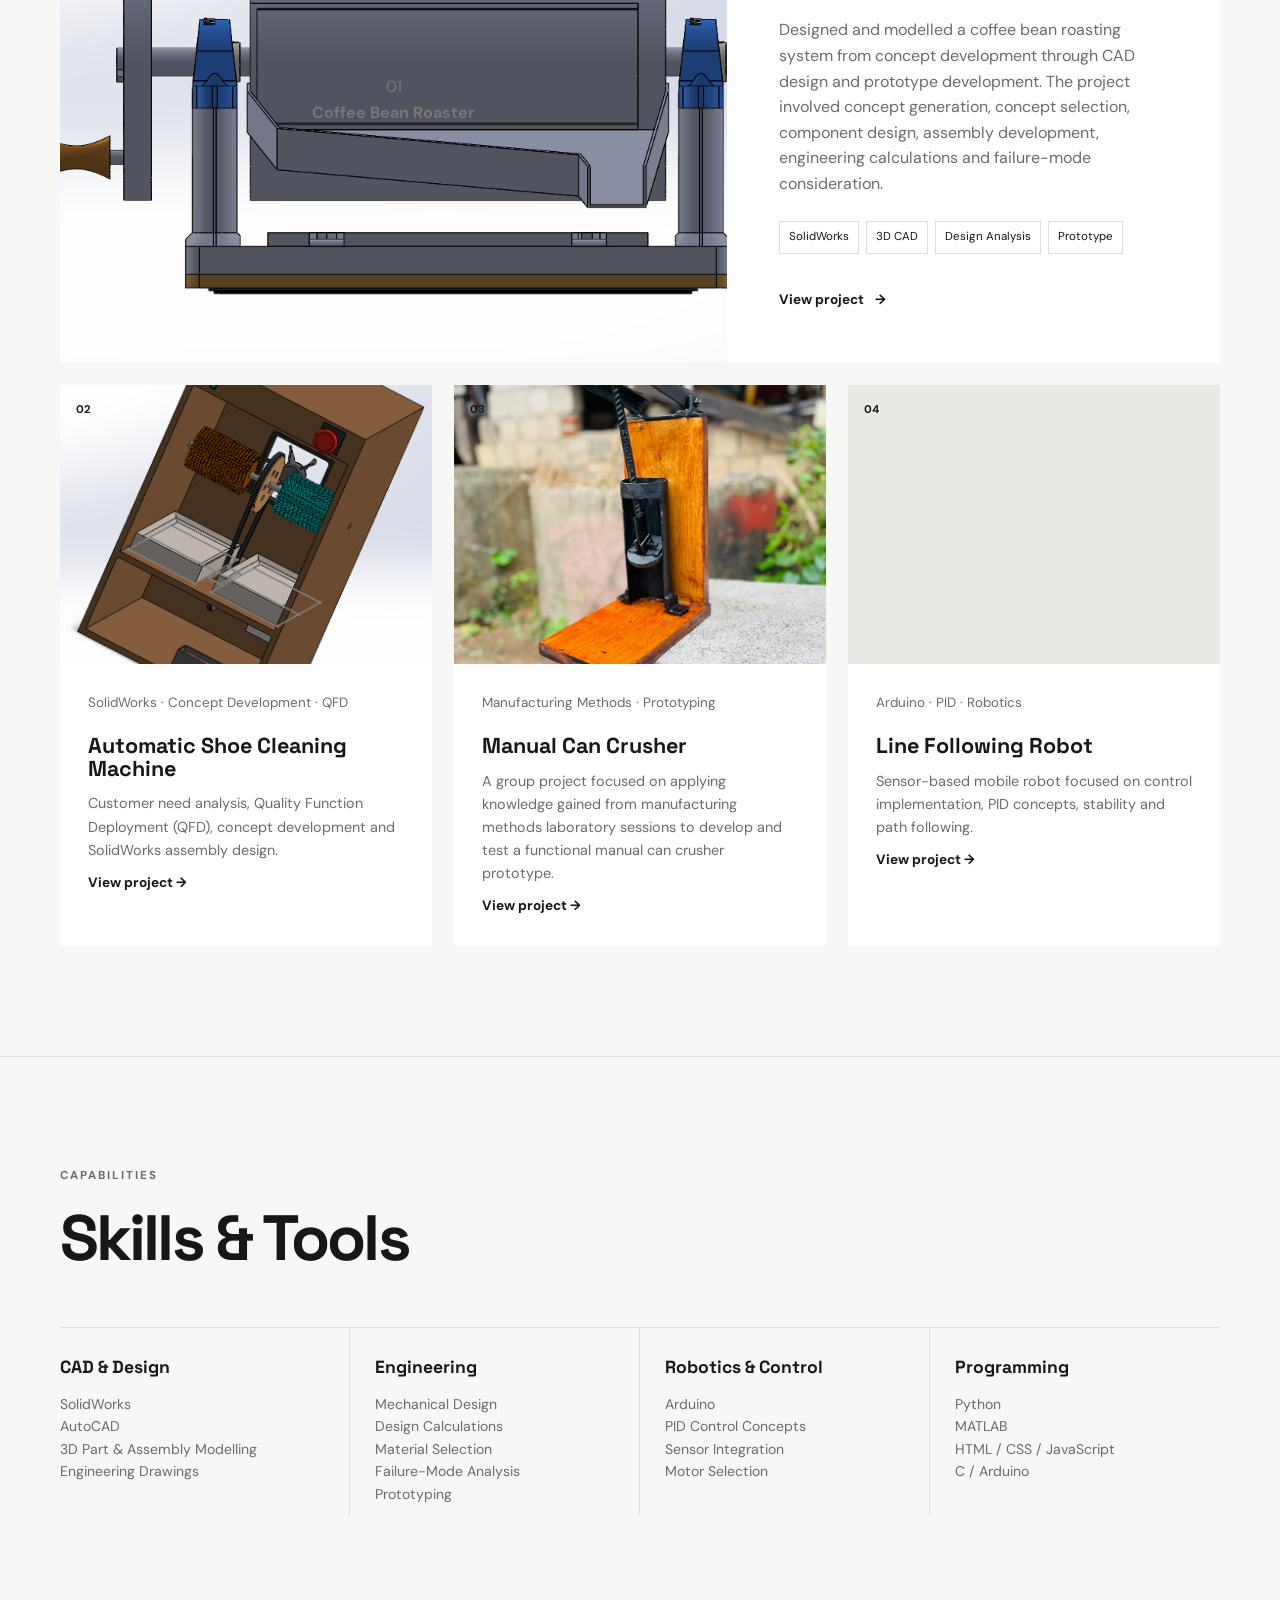
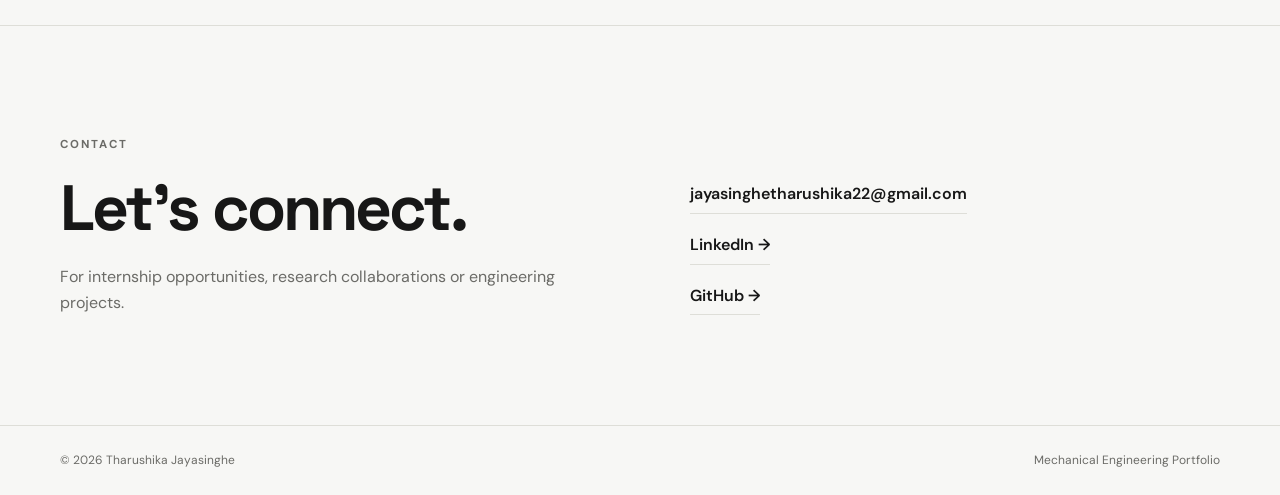
==== commit 1c6878db: "Update index.html" ====
--- a/index.html
+++ b/index.html
@@ -492,12 +492,12 @@
 
         <div class="contact-links">
 
-          <a href="mailto:YOUR_EMAIL@example.com">
-            YOUR_EMAIL@example.com
+          <a href="mailto:jayasinghetharushika22@gmail.com">
+            jayasinghetharushika22@gmail.com
           </a>
 
           <a
-            href="https://www.linkedin.com/"
+            href="https://www.linkedin.com/in/tharushika-jayasinghe"
             target="_blank"
             rel="noopener">
 
